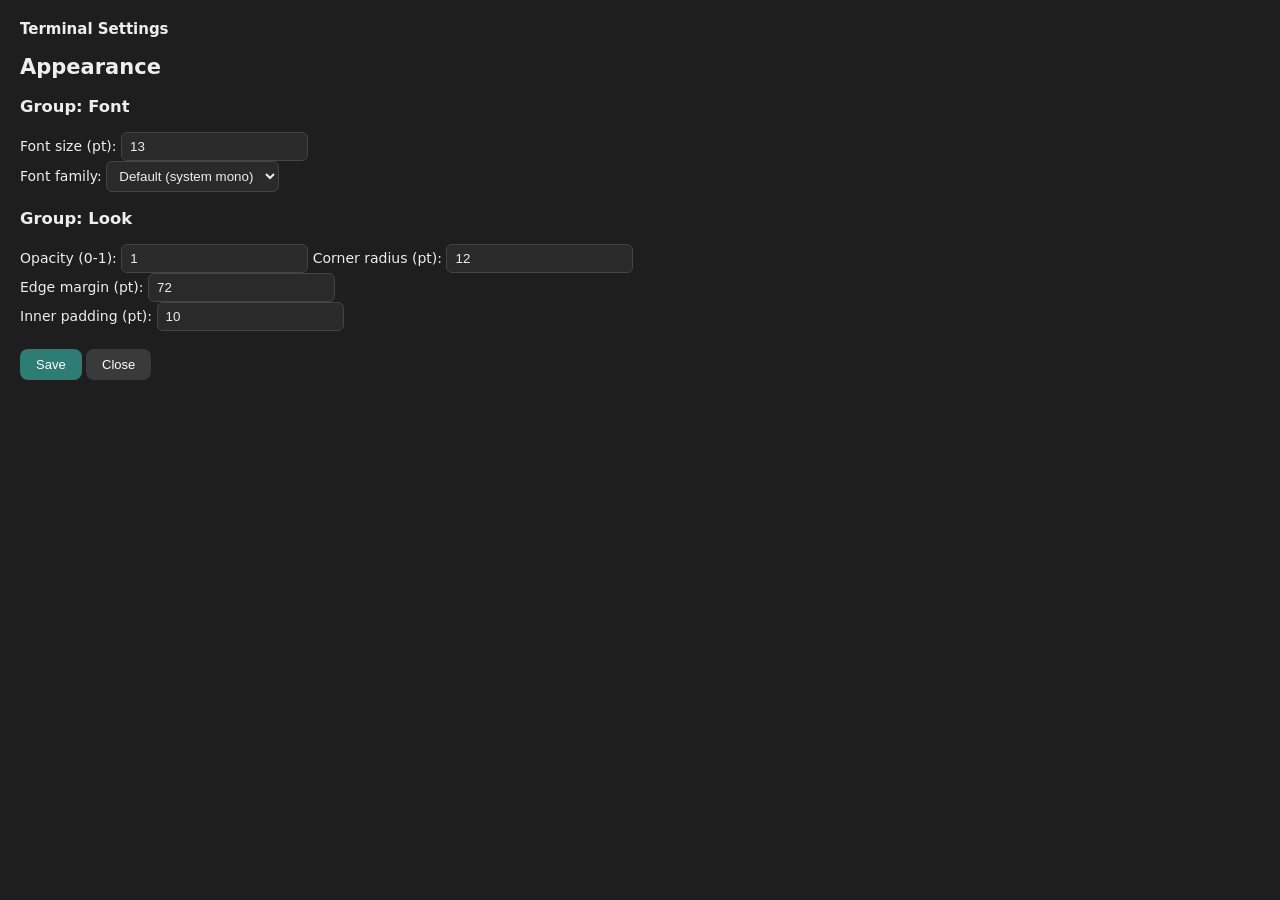
==== Sources/NehirShell/Resources/settings.html @ e0cf3980 "Add the inherent terminal and its graphical settings panel" ====
<!DOCTYPE html>
<html lang="en">
<head>
<meta charset="utf-8">
<meta name="viewport" content="width=device-width, initial-scale=1">
<title>Nehir Terminal Settings</title>
<style>
  body { font: 14px -apple-system, system-ui, sans-serif; margin: 0; padding: 20px; background: #1e1e1e; color: #eee; }
  h1 { font-size: 15px; font-weight: 600; margin: 0 0 14px; }
  #NehirSettingsForm { max-width: 560px; }
  .pict-input, input, select { background: #2a2a2a; color: #eee; border: 1px solid #444; border-radius: 6px; padding: 6px 8px; }
  label { display: block; margin: 6px 0 2px; color: #bbb; font-size: 12px; }
  .actions { margin-top: 18px; }
  button { background: #2E7D74; color: #fff; border: 0; border-radius: 8px; padding: 8px 16px; font-size: 13px; cursor: pointer; }
  button.secondary { background: #3a3a3a; }
  #debug { margin-top: 16px; font: 11px ui-monospace, monospace; color: #888; white-space: pre-wrap; }
</style>
<script src="./pict.min.js"></script>
<script src="./pict-section-form.min.js"></script>
</head>
<body>
<h1>Terminal Settings</h1>
<div id="Pict-Form-Container"></div>
<div class="actions">
  <button onclick="_Pict.PictApplication.saveSettings()">Save</button>
  <button class="secondary" onclick="_Pict.PictApplication.closeSettings()">Close</button>
</div>

<script>
// ---- Form manifest (Manyfest/pict-section-form): describes the fields ----
var NEHIR_TERMINAL_MANIFEST =
{
  "Scope": "NehirTerminal",
  "Sections":
  [
    {
      "Hash": "Appearance",
      "Name": "Appearance",
      "Groups":
      [
        { "Hash": "Font", "Name": "Font" },
        { "Hash": "Look", "Name": "Look" }
      ]
    }
  ],
  "Descriptors":
  {
    "Terminal.fontSize":     { "Name": "Font size (pt)",   "Hash": "fontSize",     "DataType": "Number", "PictForm": { "Section": "Appearance", "Group": "Font", "Row": 1, "Width": 6, "InputType": "Number" } },
    "Terminal.fontFamily":   { "Name": "Font family",      "Hash": "fontFamily",   "DataType": "String", "PictForm": { "Section": "Appearance", "Group": "Font", "Row": 2, "Width": 12, "InputType": "Option", "SelectOptions": [ { "id": "", "text": "Default (system mono)" } ] } },
    "Terminal.opacity":      { "Name": "Opacity (0-1)",    "Hash": "opacity",      "DataType": "Number", "PictForm": { "Section": "Appearance", "Group": "Look", "Row": 1, "Width": 6, "InputType": "Number" } },
    "Terminal.cornerRadius": { "Name": "Corner radius (pt)","Hash": "cornerRadius", "DataType": "Number", "PictForm": { "Section": "Appearance", "Group": "Look", "Row": 1, "Width": 6, "InputType": "Number" } },
    "Terminal.margin":       { "Name": "Edge margin (pt)", "Hash": "margin",       "DataType": "Number", "PictForm": { "Section": "Appearance", "Group": "Look", "Row": 2, "Width": 6, "InputType": "Number" } },
    "Terminal.padding":      { "Name": "Inner padding (pt)","Hash": "padding",      "DataType": "Number", "PictForm": { "Section": "Appearance", "Group": "Look", "Row": 3, "Width": 6, "InputType": "Number" } }
  }
};

// Current values are injected by the host (nehir) before load; fall back to defaults.
var NEHIR_TERMINAL_DEFAULTS = { fontSize: 13, fontFamily: "", opacity: 1.0, cornerRadius: 12, margin: 72, padding: 10 };

function nehirDebug(pMessage)
{
  try { console.log('[nehir-settings] ' + pMessage); } catch (pError) { /* ignore */ }
}

// The settings application extends the section's PictFormApplication.
window.NehirTerminalSettings = class extends PictSectionForm.PictFormApplication
{
  onBeforeInitializeAsync(fCallback)
  {
    var current = window.__nehirTerminalSettings || NEHIR_TERMINAL_DEFAULTS;
    this.pict.AppData.Terminal = Object.assign({}, NEHIR_TERMINAL_DEFAULTS, current);
    nehirDebug('seeded AppData.Terminal = ' + JSON.stringify(this.pict.AppData.Terminal));
    return super.onBeforeInitializeAsync ? super.onBeforeInitializeAsync(fCallback) : fCallback();
  }

  onAfterInitializeAsync(fCallback)
  {
    // AutoRender does not fire through safeLoadPictApplication, so render the form now.
    if (this.pict.views.PictFormMetacontroller) { this.pict.views.PictFormMetacontroller.render(); }
    nehirDebug('form rendered');
    // Ask the host for the installed fonts (populates the dropdown), then the live
    // config. Fonts first so the saved font's option exists before it is selected.
    if (window.webkit && window.webkit.messageHandlers && window.webkit.messageHandlers.nehir)
    {
      var bridge = window.webkit.messageHandlers.nehir;
      bridge.postMessage({ action: 'fontsGet' });
      bridge.postMessage({ action: 'settingsGet' });
    }
    return super.onAfterInitializeAsync ? super.onAfterInitializeAsync(fCallback) : fCallback();
  }

  // Pull the current form values out of the rendered inputs into AppData, coerced
  // to the types the host expects (numbers for size/opacity/radius).
  collectValues()
  {
    var metacontroller = this.pict.views.PictFormMetacontroller;
    if (metacontroller && typeof metacontroller.marshalFromView === 'function')
    {
      try { metacontroller.marshalFromView(); } catch (pError) { nehirDebug('marshalFromView error: ' + pError); }
    }
    var raw = this.pict.AppData.Terminal || {};
    function num(pValue, pFallback) { var n = parseFloat(pValue); return isFinite(n) ? n : pFallback; }
    return {
      fontSize:     num(raw.fontSize, NEHIR_TERMINAL_DEFAULTS.fontSize),
      fontFamily:   String(raw.fontFamily == null ? '' : raw.fontFamily),
      opacity:      num(raw.opacity, NEHIR_TERMINAL_DEFAULTS.opacity),
      cornerRadius: num(raw.cornerRadius, NEHIR_TERMINAL_DEFAULTS.cornerRadius),
      margin:       num(raw.margin, NEHIR_TERMINAL_DEFAULTS.margin),
      padding:      num(raw.padding, NEHIR_TERMINAL_DEFAULTS.padding)
    };
  }

  closeSettings()
  {
    if (window.webkit && window.webkit.messageHandlers && window.webkit.messageHandlers.nehir)
    {
      window.webkit.messageHandlers.nehir.postMessage({ action: 'overlayClose' });
    }
  }

  saveSettings()
  {
    var values = this.collectValues();
    // In nehir this posts to the Swift bridge; in the browser harness we just log.
    if (window.webkit && window.webkit.messageHandlers && window.webkit.messageHandlers.nehir)
    {
      window.webkit.messageHandlers.nehir.postMessage({ action: 'settingsSet', section: 'terminal', values: values });
    }
    else
    {
      nehirDebug('SAVE (browser harness) → ' + JSON.stringify(values));
    }
  }
};

window.NehirTerminalSettings.default_configuration =
{
  Product: "NehirTerminalSettings",
  pict_configuration:
  {
    Product: "NehirTerminalSettings",
    DefaultFormManifest: NEHIR_TERMINAL_MANIFEST
  }
};

// The host (nehir) calls this with the installed monospaced font families, so the
// dropdown reflects what's actually available on this machine.
window.applyHostFonts = function(fonts)
{
  try
  {
    var select = document.querySelector('#Pict-Form-Container select');
    if (!select) { return; }
    var current = ((_Pict.PictApplication.pict.AppData.Terminal) || {}).fontFamily || select.value || "";
    var html = '<option value="">Default (system mono)</option>';
    (fonts || []).forEach(function(pFont)
    {
      var safe = String(pFont).replace(/</g, '&lt;').replace(/"/g, '&quot;');
      html += '<option value="' + safe + '">' + safe + '</option>';
    });
    select.innerHTML = html;
    select.value = current;
    nehirDebug('applied ' + (fonts ? fonts.length : 0) + ' host fonts');
  }
  catch (pError) { nehirDebug('applyHostFonts error: ' + pError); }
};

// The host (nehir) calls this to push the live config into the rendered form.
window.applyHostSettings = function(values)
{
  try
  {
    var app = _Pict.PictApplication;
    app.pict.AppData.Terminal = Object.assign({}, NEHIR_TERMINAL_DEFAULTS, values || {});
    var metacontroller = app.pict.views.PictFormMetacontroller;
    if (metacontroller && typeof metacontroller.marshalToView === 'function') { metacontroller.marshalToView(); }
    nehirDebug('applied host settings ' + JSON.stringify(app.pict.AppData.Terminal));
  }
  catch (pError) { nehirDebug('applyHostSettings error: ' + pError); }
};

Pict.safeOnDocumentReady(function()
{
  try
  {
    Pict.safeLoadPictApplication(window.NehirTerminalSettings, 1);
  }
  catch (pError)
  {
    nehirDebug('bootstrap error: ' + (pError && pError.stack ? pError.stack : pError));
  }
});
</script>
</body>
</html>
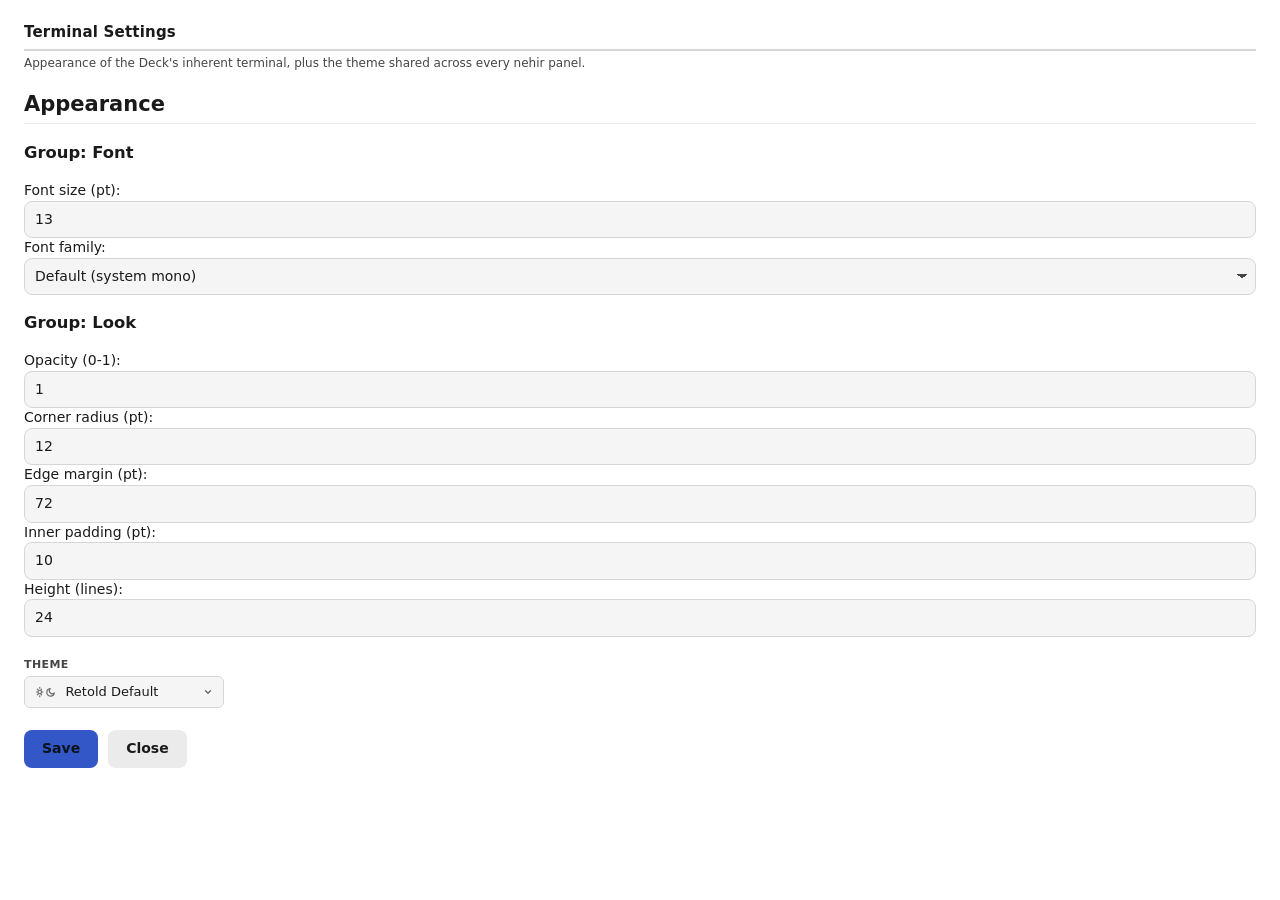
==== commit 93c0951b: "Add Deck commandlets, shared overlay theming, and a configurable terminal height - Commandlets: a ⌘D" ====
--- a/Sources/NehirShell/Resources/settings.html
+++ b/Sources/NehirShell/Resources/settings.html
@@ -4,26 +4,27 @@
 <meta charset="utf-8">
 <meta name="viewport" content="width=device-width, initial-scale=1">
 <title>Nehir Terminal Settings</title>
-<style>
-  body { font: 14px -apple-system, system-ui, sans-serif; margin: 0; padding: 20px; background: #1e1e1e; color: #eee; }
-  h1 { font-size: 15px; font-weight: 600; margin: 0 0 14px; }
-  #NehirSettingsForm { max-width: 560px; }
-  .pict-input, input, select { background: #2a2a2a; color: #eee; border: 1px solid #444; border-radius: 6px; padding: 6px 8px; }
-  label { display: block; margin: 6px 0 2px; color: #bbb; font-size: 12px; }
-  .actions { margin-top: 18px; }
-  button { background: #2E7D74; color: #fff; border: 0; border-radius: 8px; padding: 8px 16px; font-size: 13px; cursor: pointer; }
-  button.secondary { background: #3a3a3a; }
-  #debug { margin-top: 16px; font: 11px ui-monospace, monospace; color: #888; white-space: pre-wrap; }
-</style>
+<link rel="stylesheet" href="./overlay-base.css">
+<!-- Pict injects every view/section's CSS cascade (form, theme picker, modal dropdown)
+     into this element (Pict-CSS.js CSSElementAddress '#PICT-CSS'). Without it, none of
+     pict's own styling reaches the DOM. -->
+<style id="PICT-CSS"></style>
 <script src="./pict.min.js"></script>
 <script src="./pict-section-form.min.js"></script>
+<script src="./pict-section-theme.min.js"></script>
+<script src="./pict-section-modal.min.js"></script>
 </head>
-<body>
+<body class="pict-modal-root">
 <h1>Terminal Settings</h1>
+<div class="nehir-subtitle">Appearance of the Deck's inherent terminal, plus the theme shared across every nehir panel.</div>
+
 <div id="Pict-Form-Container"></div>
-<div class="actions">
-  <button onclick="_Pict.PictApplication.saveSettings()">Save</button>
-  <button class="secondary" onclick="_Pict.PictApplication.closeSettings()">Close</button>
+
+<label style="margin-top: 20px;">Theme</label>
+<div id="Theme-Picker"></div>
+<div class="nehir-actions">
+  <button class="nehir-btn" onclick="_Pict.PictApplication.saveSettings()">Save</button>
+  <button class="nehir-btn secondary" onclick="_Pict.PictApplication.closeSettings()">Close</button>
 </div>
 
 <script>
@@ -50,12 +51,13 @@
     "Terminal.opacity":      { "Name": "Opacity (0-1)",    "Hash": "opacity",      "DataType": "Number", "PictForm": { "Section": "Appearance", "Group": "Look", "Row": 1, "Width": 6, "InputType": "Number" } },
     "Terminal.cornerRadius": { "Name": "Corner radius (pt)","Hash": "cornerRadius", "DataType": "Number", "PictForm": { "Section": "Appearance", "Group": "Look", "Row": 1, "Width": 6, "InputType": "Number" } },
     "Terminal.margin":       { "Name": "Edge margin (pt)", "Hash": "margin",       "DataType": "Number", "PictForm": { "Section": "Appearance", "Group": "Look", "Row": 2, "Width": 6, "InputType": "Number" } },
-    "Terminal.padding":      { "Name": "Inner padding (pt)","Hash": "padding",      "DataType": "Number", "PictForm": { "Section": "Appearance", "Group": "Look", "Row": 3, "Width": 6, "InputType": "Number" } }
+    "Terminal.padding":      { "Name": "Inner padding (pt)","Hash": "padding",      "DataType": "Number", "PictForm": { "Section": "Appearance", "Group": "Look", "Row": 3, "Width": 6, "InputType": "Number" } },
+    "Terminal.rows":         { "Name": "Height (lines)",    "Hash": "rows",         "DataType": "Number", "PictForm": { "Section": "Appearance", "Group": "Look", "Row": 4, "Width": 6, "InputType": "Number" } }
   }
 };
 
 // Current values are injected by the host (nehir) before load; fall back to defaults.
-var NEHIR_TERMINAL_DEFAULTS = { fontSize: 13, fontFamily: "", opacity: 1.0, cornerRadius: 12, margin: 72, padding: 10 };
+var NEHIR_TERMINAL_DEFAULTS = { fontSize: 13, fontFamily: "", opacity: 1.0, cornerRadius: 12, margin: 72, padding: 10, rows: 24 };
 
 function nehirDebug(pMessage)
 {
@@ -78,15 +80,64 @@
     // AutoRender does not fire through safeLoadPictApplication, so render the form now.
     if (this.pict.views.PictFormMetacontroller) { this.pict.views.PictFormMetacontroller.render(); }
     nehirDebug('form rendered');
-    // Ask the host for the installed fonts (populates the dropdown), then the live
-    // config. Fonts first so the saved font's option exists before it is selected.
+    this.wireThemeSection();
+    // Ask the host for installed fonts, the live terminal config, and the persisted active
+    // theme hash (applied via pict's provider, which the wiring above put in place).
     if (window.webkit && window.webkit.messageHandlers && window.webkit.messageHandlers.nehir)
     {
       var bridge = window.webkit.messageHandlers.nehir;
       bridge.postMessage({ action: 'fontsGet' });
       bridge.postMessage({ action: 'settingsGet' });
+      bridge.postMessage({ action: 'themeGet' });
     }
     return super.onAfterInitializeAsync ? super.onAfterInitializeAsync(fCallback) : fCallback();
+  }
+
+  // Wire pict's theme system (pict-section-theme): the Theme provider, its 44-theme
+  // catalog, and the Theme-Picker view. Persistence is off — nehir (Swift) owns the active
+  // theme so it is shared across every overlay and survives restarts; a user pick posts the
+  // chosen hash back through the bridge.
+  wireThemeSection()
+  {
+    try
+    {
+      if (!window.PictSectionTheme) { nehirDebug('pict-section-theme bundle missing'); return; }
+      // The theme picker opens its dropdown through pict-section-modal — register it first.
+      if (window.PictSectionModal && !this.pict.views['Pict-Section-Modal'])
+      {
+        this.pict.addView('Pict-Section-Modal', window.PictSectionModal.default_configuration, window.PictSectionModal);
+      }
+      if (!this.pict.providers.Theme)
+      {
+        this.pict.addProvider('Theme-Section', { Persistence: false }, window.PictSectionTheme);
+      }
+      var provider = this.pict.providers.Theme;
+      if (provider && typeof provider.onApply === 'function')
+      {
+        provider.onApply(function (pBundle)
+        {
+          // A host-driven apply (Swift broadcast / initial load) must not echo back, or the
+          // picker↔Swift round-trip ping-pongs forever. Only user picks post themeSet.
+          if (window._nehirApplyingHostTheme) { return; }
+          var hash = pBundle && (pBundle.Hash || pBundle.hash);
+          if (hash && window.webkit && window.webkit.messageHandlers && window.webkit.messageHandlers.nehir)
+          {
+            window.webkit.messageHandlers.nehir.postMessage({ action: 'themeSet', id: hash });
+          }
+        });
+      }
+      if (this.pict.views['Theme-Picker']) { this.pict.views['Theme-Picker'].render(); }
+      // The modal carries the dropdown popover's CSS but never renders itself
+      // (Renderables: []), so nothing triggers a cascade injection after it registers.
+      // Force the whole registered CSS cascade into the DOM now, or the theme menu shows
+      // unstyled and unpositioned (dumped at the page bottom).
+      if (this.pict.CSSMap && typeof this.pict.CSSMap.injectCSS === 'function')
+      {
+        this.pict.CSSMap.injectCSS(true);
+      }
+      nehirDebug('theme section wired');
+    }
+    catch (pError) { nehirDebug('wireThemeSection error: ' + pError); }
   }
 
   // Pull the current form values out of the rendered inputs into AppData, coerced
@@ -106,7 +157,8 @@
       opacity:      num(raw.opacity, NEHIR_TERMINAL_DEFAULTS.opacity),
       cornerRadius: num(raw.cornerRadius, NEHIR_TERMINAL_DEFAULTS.cornerRadius),
       margin:       num(raw.margin, NEHIR_TERMINAL_DEFAULTS.margin),
-      padding:      num(raw.padding, NEHIR_TERMINAL_DEFAULTS.padding)
+      padding:      num(raw.padding, NEHIR_TERMINAL_DEFAULTS.padding),
+      rows:         num(raw.rows, NEHIR_TERMINAL_DEFAULTS.rows)
     };
   }
 
@@ -179,6 +231,27 @@
   catch (pError) { nehirDebug('applyHostSettings error: ' + pError); }
 };
 
+// --- Theme bridge ---
+// The host sends the persisted active theme hash; apply it through pict's provider so
+// every overlay converges on one theme and it survives restarts. overlay-base.css reads
+// the --theme-color-* variables the provider injects.
+window.applyHostThemeHash = function(pHash)
+{
+  try
+  {
+    var provider = _Pict && _Pict.providers && _Pict.providers.Theme;
+    if (provider && pHash && typeof provider.applyTheme === 'function')
+    {
+      // Flag the apply as host-driven so the onApply listener above does NOT post it back
+      // to Swift — otherwise the picker↔Swift round-trip ping-pongs on every load/switch.
+      window._nehirApplyingHostTheme = true;
+      provider.applyTheme(pHash);
+      window._nehirApplyingHostTheme = false;
+    }
+  }
+  catch (pError) { window._nehirApplyingHostTheme = false; nehirDebug('applyHostThemeHash error: ' + pError); }
+};
+
 Pict.safeOnDocumentReady(function()
 {
   try
--- a/Sources/NehirShell/Resources/overlay-base.css
+++ b/Sources/NehirShell/Resources/overlay-base.css
@@ -0,0 +1,212 @@
+/* Nehir overlay base — the shared look for every pict-form overlay (Settings,
+   Commandlets, Tools). All color/shape/type comes from CSS variables that the active
+   theme sets; the :root values below are the built-in default ("Midnight") so a page is
+   fully styled even before the host injects a theme. The host injects a <style
+   id="nehir-theme"> that overrides these for the selected theme. */
+
+:root {
+    /* Colors come from the active pict theme's --theme-color-* variables, which
+       pict-section-theme (pict-provider-theme) injects on :root. The fallbacks keep the
+       overlay fully styled before a theme has applied. The rest of this stylesheet keeps
+       referencing --nehir-*, so it inherits whichever of pict's 44 themes is active. */
+    --nehir-bg: var(--theme-color-background-primary, #16181d);
+    --nehir-surface: var(--theme-color-background-secondary, #21252e);
+    --nehir-surface-2: var(--theme-color-background-tertiary, #2b3140);
+    --nehir-border: var(--theme-color-border-default, #3a4150);
+    --nehir-text: var(--theme-color-text-primary, #e6e9ef);
+    --nehir-text-dim: var(--theme-color-text-secondary, #9aa3b2);
+    --nehir-accent: var(--theme-color-brand-primary, #4db6a4);
+    --nehir-accent-2: var(--theme-color-brand-primary, #6ea8fe);
+    --nehir-accent-text: var(--theme-color-text-on-brand, #08131a);
+    --nehir-danger: var(--theme-color-status-error, #e06c75);
+
+    /* Shape + type — local, not part of the color theme. */
+    --nehir-radius: 12px;
+    --nehir-radius-sm: 8px;
+    --nehir-font: -apple-system, BlinkMacSystemFont, "SF Pro Text", system-ui, sans-serif;
+    --nehir-mono: ui-monospace, "SF Mono", Menlo, monospace;
+    --nehir-shadow: 0 12px 44px rgba(0, 0, 0, 0.45);
+}
+
+* { box-sizing: border-box; }
+
+html, body { height: 100%; }
+
+body {
+    margin: 0;
+    padding: 22px 24px 26px;
+    font-family: var(--nehir-font);
+    font-size: 14px;
+    line-height: 1.4;
+    background: var(--nehir-bg);
+    color: var(--nehir-text);
+    -webkit-font-smoothing: antialiased;
+}
+
+h1 {
+    font-size: 15px;
+    font-weight: 650;
+    letter-spacing: 0.2px;
+    margin: 0 0 4px;
+}
+
+.nehir-subtitle {
+    margin: 0 0 18px;
+    color: var(--nehir-text-dim);
+    font-size: 12px;
+}
+
+/* A theme picker row can sit in the header. */
+.nehir-header {
+    display: flex;
+    align-items: center;
+    justify-content: space-between;
+    gap: 12px;
+    margin-bottom: 18px;
+}
+.nehir-header h1 { margin: 0; }
+.nehir-theme-picker { display: flex; align-items: center; gap: 8px; }
+.nehir-theme-picker label {
+    margin: 0;
+    color: var(--nehir-text-dim);
+    text-transform: none;
+    letter-spacing: normal;
+    font-size: 12px;
+    font-weight: 500;
+}
+.nehir-theme-picker select { width: auto; min-width: 130px; }
+
+label {
+    display: block;
+    margin: 12px 0 4px;
+    color: var(--nehir-text-dim);
+    font-size: 11px;
+    font-weight: 600;
+    letter-spacing: 0.4px;
+    text-transform: uppercase;
+}
+
+input,
+select,
+textarea,
+.pict-input {
+    width: 100%;
+    background: var(--nehir-surface);
+    color: var(--nehir-text);
+    border: 1px solid var(--nehir-border);
+    border-radius: var(--nehir-radius-sm);
+    padding: 8px 10px;
+    font: inherit;
+    outline: none;
+    transition: border-color 0.12s ease, box-shadow 0.12s ease;
+}
+
+input::placeholder, textarea::placeholder { color: color-mix(in srgb, var(--nehir-text-dim) 75%, transparent); }
+
+input:focus,
+select:focus,
+textarea:focus,
+.pict-input:focus {
+    border-color: var(--nehir-accent);
+    box-shadow: 0 0 0 3px color-mix(in srgb, var(--nehir-accent) 28%, transparent);
+}
+
+select {
+    -webkit-appearance: none;
+    appearance: none;
+    background-image:
+        linear-gradient(45deg, transparent 50%, var(--nehir-text-dim) 50%),
+        linear-gradient(135deg, var(--nehir-text-dim) 50%, transparent 50%);
+    background-position: right 13px center, right 8px center;
+    background-size: 5px 5px, 5px 5px;
+    background-repeat: no-repeat;
+    padding-right: 26px;
+}
+
+/* Buttons are styled by class only (.nehir-btn), never the bare `button` element — pict's
+   modal / picker menus use <button> for their items, and a global rule bleeds into them. */
+.nehir-btn {
+    background: var(--nehir-accent);
+    color: var(--nehir-accent-text);
+    border: 0;
+    border-radius: var(--nehir-radius-sm);
+    padding: 9px 18px;
+    font: inherit;
+    font-weight: 600;
+    cursor: pointer;
+    transition: filter 0.12s ease, transform 0.02s ease;
+}
+.nehir-btn:hover { filter: brightness(1.08); }
+.nehir-btn:active { transform: translateY(1px); }
+.nehir-btn.secondary { background: var(--nehir-surface-2); color: var(--nehir-text); }
+.nehir-btn.ghost { background: transparent; color: var(--nehir-text-dim); }
+.nehir-btn.danger { background: var(--nehir-danger); color: #fff; }
+
+.nehir-actions {
+    margin-top: 22px;
+    display: flex;
+    gap: 10px;
+    flex-wrap: wrap;
+}
+
+/* A surface card, for grouping sections of a form. */
+.nehir-card {
+    background: var(--nehir-surface);
+    border: 1px solid var(--nehir-border);
+    border-radius: var(--nehir-radius);
+    padding: 14px 16px;
+    margin-bottom: 14px;
+}
+
+/* pict-section-form breathing room: sections and groups get spacing without knowing
+   pict's exact markup — element-level styling above covers the inputs themselves. */
+[id^="Pict-Form"] { display: block; }
+[id^="Pict-Form"] > div { margin-bottom: 4px; }
+
+/* A two-column workspace layout (manager: slots | picker). */
+.nehir-split { display: grid; grid-template-columns: 1fr 1fr; gap: 16px; }
+@media (max-width: 640px) { .nehir-split { grid-template-columns: 1fr; } }
+
+/* Selectable list rows (history, slots). */
+.nehir-list { display: flex; flex-direction: column; gap: 4px; max-height: 320px; overflow-y: auto; }
+.nehir-row {
+    display: flex;
+    align-items: center;
+    gap: 10px;
+    padding: 8px 10px;
+    background: var(--nehir-surface);
+    border: 1px solid transparent;
+    border-radius: var(--nehir-radius-sm);
+    cursor: pointer;
+    transition: background 0.1s ease, border-color 0.1s ease;
+}
+.nehir-row:hover { border-color: var(--nehir-border); }
+.nehir-row.selected { border-color: var(--nehir-accent); background: color-mix(in srgb, var(--nehir-accent) 12%, var(--nehir-surface)); }
+.nehir-row .mono { font-family: var(--nehir-mono); font-size: 12px; }
+.nehir-row .dim { color: var(--nehir-text-dim); font-size: 11px; }
+.nehir-slot-key {
+    flex: 0 0 auto;
+    width: 22px; height: 22px;
+    display: grid; place-items: center;
+    border-radius: 6px;
+    background: var(--nehir-surface-2);
+    color: var(--nehir-text-dim);
+    font-family: var(--nehir-mono);
+    font-weight: 600;
+    font-size: 12px;
+}
+
+/* Segmented toggle (Recent / Frequent, pinned / floating). */
+.nehir-seg { display: inline-flex; background: var(--nehir-surface-2); border-radius: var(--nehir-radius-sm); padding: 2px; gap: 2px; }
+.nehir-seg button {
+    background: transparent;
+    color: var(--nehir-text-dim);
+    padding: 5px 12px;
+    font-size: 12px;
+    border-radius: 6px;
+}
+.nehir-seg button.active { background: var(--nehir-accent); color: var(--nehir-accent-text); }
+
+::-webkit-scrollbar { width: 10px; height: 10px; }
+::-webkit-scrollbar-thumb { background: var(--nehir-surface-2); border-radius: 6px; border: 2px solid var(--nehir-bg); }
+::-webkit-scrollbar-track { background: transparent; }
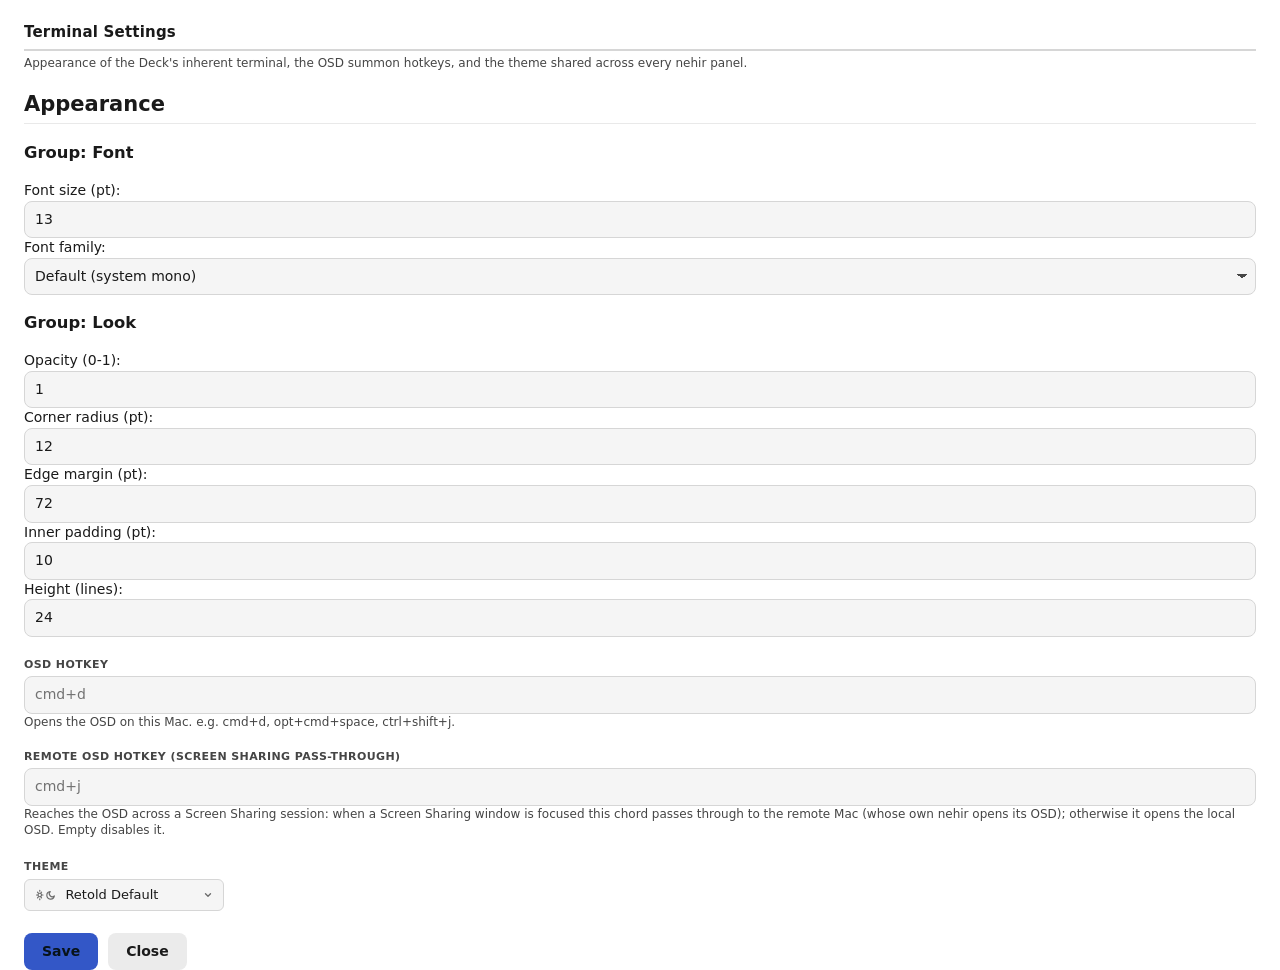
==== commit 4da16fe6: "Add OSD trace commandlets and a cross-Screen-Sharing summon hotkey - Commandlets palette gains a Neh" ====
--- a/Sources/NehirShell/Resources/settings.html
+++ b/Sources/NehirShell/Resources/settings.html
@@ -16,9 +16,17 @@
 </head>
 <body class="pict-modal-root">
 <h1>Terminal Settings</h1>
-<div class="nehir-subtitle">Appearance of the Deck's inherent terminal, plus the theme shared across every nehir panel.</div>
+<div class="nehir-subtitle">Appearance of the Deck's inherent terminal, the OSD summon hotkeys, and the theme shared across every nehir panel.</div>
 
 <div id="Pict-Form-Container"></div>
+
+<label style="margin-top: 20px;">OSD hotkey</label>
+<input id="nehir-deck-hotkey" type="text" spellcheck="false" autocomplete="off" autocapitalize="off" placeholder="cmd+d">
+<div class="nehir-subtitle">Opens the OSD on this Mac. e.g. cmd+d, opt+cmd+space, ctrl+shift+j.</div>
+
+<label style="margin-top: 12px;">Remote OSD hotkey (Screen Sharing pass-through)</label>
+<input id="nehir-deck-remote-hotkey" type="text" spellcheck="false" autocomplete="off" autocapitalize="off" placeholder="cmd+j">
+<div class="nehir-subtitle">Reaches the OSD across a Screen Sharing session: when a Screen Sharing window is focused this chord passes through to the remote Mac (whose own nehir opens its OSD); otherwise it opens the local OSD. Empty disables it.</div>
 
 <label style="margin-top: 20px;">Theme</label>
 <div id="Theme-Picker"></div>
@@ -88,6 +96,7 @@
       var bridge = window.webkit.messageHandlers.nehir;
       bridge.postMessage({ action: 'fontsGet' });
       bridge.postMessage({ action: 'settingsGet' });
+      bridge.postMessage({ action: 'hotkeysGet' });
       bridge.postMessage({ action: 'themeGet' });
     }
     return super.onAfterInitializeAsync ? super.onAfterInitializeAsync(fCallback) : fCallback();
@@ -173,14 +182,23 @@
   saveSettings()
   {
     var values = this.collectValues();
+    // The two summon chords are plain inputs (not part of the pict form), read straight here.
+    function hk(pId) { var el = document.getElementById(pId); return el ? String(el.value || '').trim() : ''; }
+    var hotkeys = { primary: hk('nehir-deck-hotkey'), remote: hk('nehir-deck-remote-hotkey') };
     // In nehir this posts to the Swift bridge; in the browser harness we just log.
     if (window.webkit && window.webkit.messageHandlers && window.webkit.messageHandlers.nehir)
     {
       window.webkit.messageHandlers.nehir.postMessage({ action: 'settingsSet', section: 'terminal', values: values });
+      // Only persist the chords once the host populated them; otherwise a Save during the load
+      // race would post empty strings and wipe the summon hotkeys.
+      if (window._nehirHotkeysLoaded)
+      {
+        window.webkit.messageHandlers.nehir.postMessage({ action: 'hotkeysSet', primary: hotkeys.primary, remote: hotkeys.remote });
+      }
     }
     else
     {
-      nehirDebug('SAVE (browser harness) → ' + JSON.stringify(values));
+      nehirDebug('SAVE (browser harness) → ' + JSON.stringify(values) + ' hotkeys ' + JSON.stringify(hotkeys));
     }
   }
 };
@@ -231,6 +249,24 @@
   catch (pError) { nehirDebug('applyHostSettings error: ' + pError); }
 };
 
+// The host (nehir) calls this to push the live summon chords into the two hotkey inputs.
+window.applyHostHotkeys = function(values)
+{
+  try
+  {
+    var v = values || {};
+    var primary = document.getElementById('nehir-deck-hotkey');
+    var remote = document.getElementById('nehir-deck-remote-hotkey');
+    if (primary) { primary.value = (v.primary == null ? '' : v.primary); }
+    if (remote) { remote.value = (v.remote == null ? '' : v.remote); }
+    // Mark the chords as populated so a Save can't post empty strings (which would disable the
+    // remote tap and reset the primary) during the async hotkeysGet round-trip.
+    window._nehirHotkeysLoaded = true;
+    nehirDebug('applied host hotkeys ' + JSON.stringify(v));
+  }
+  catch (pError) { nehirDebug('applyHostHotkeys error: ' + pError); }
+};
+
 // --- Theme bridge ---
 // The host sends the persisted active theme hash; apply it through pict's provider so
 // every overlay converges on one theme and it survives restarts. overlay-base.css reads
